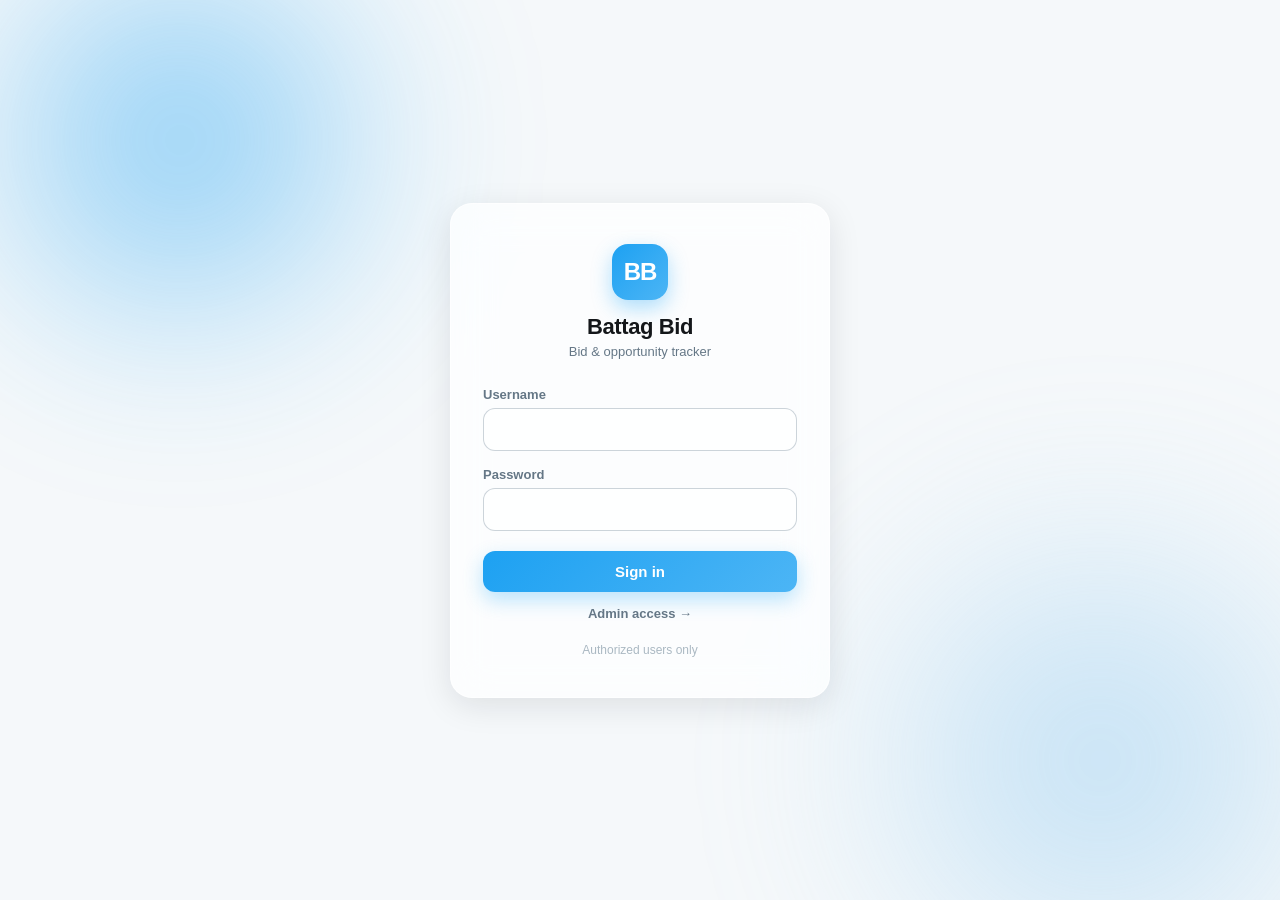
==== admin.html @ 7aeb31da "Initial commit: BidTagglia web app Co-Authored-By: Claude Opus 4.8 (1M context) <noreply@anthropic.c" ====
<!DOCTYPE html>
<html lang="en">
  <head>
    <meta charset="UTF-8" />
    <meta name="viewport" content="width=device-width, initial-scale=1.0" />
    <title>Battag Bid — Admin</title>
    <link rel="stylesheet" href="styles.css" />
  </head>
  <body>
    <div class="backdrop"></div>

    <div class="app-shell">
      <!-- Sidebar -->
      <aside class="sidebar">
        <div class="logo">
          <span class="dot">BB</span>
          <span>Battag Bid</span>
        </div>

        <div class="nav-label">Admin</div>
        <button class="nav-item active"><span class="ic">≣</span> Dropdown lists</button>
        <a href="dashboard.html" class="nav-item" style="text-decoration: none">
          <span class="ic">←</span> Back to app
        </a>

        <div class="spacer"></div>

        <div class="user-card">
          <span class="avatar">A</span>
          <div class="meta">
            <div class="name">Administrator</div>
            <div class="role">Admin access</div>
          </div>
        </div>
      </aside>

      <!-- Main -->
      <main class="app-main">
        <div class="topbar">
          <div class="welcome">
            <div class="page-title">Dropdown lists</div>
            <div class="page-sub">
              Manage the option lists used by the New Opportunity form.
            </div>
          </div>
          <button id="logout" class="btn-ghost">Sign out</button>
        </div>

        <!-- Add a new list -->
        <section class="panel">
          <h2>Add a dropdown</h2>
          <form id="new-list-form" class="new-list" autocomplete="off">
            <div class="field">
              <label for="new-list-name">Dropdown name</label>
              <input
                type="text"
                id="new-list-name"
                placeholder="e.g. Client, Owner, Stage"
                required
              />
            </div>
            <button type="submit" class="btn-primary inline">Add dropdown</button>
          </form>
        </section>

        <!-- Existing lists -->
        <div id="lists" class="admin-grid"></div>
        <div id="lists-empty" class="empty" style="display: none">
          No dropdowns yet — add one above.
        </div>
      </main>
    </div>

    <script src="lists.js"></script>
    <script src="admin.js"></script>
  </body>
</html>
---- styles.css ----
:root {
  --blue: #1da1f2;
  --blue-dark: #1689d6;
  --ink: #14171a;
  --slate: #657786;
  --gray: #aab8c2;
  --mist: #e1e8ed;
  --paper: #f5f8fa;

  --green: #17bf63;
  --amber: #f5a623;
  --rose: #e0245e;

  /* Glass tokens */
  --glass-bg: rgba(255, 255, 255, 0.55);
  --glass-bg-strong: rgba(255, 255, 255, 0.72);
  --glass-border: rgba(255, 255, 255, 0.6);
  --glass-shadow: 0 8px 32px rgba(20, 23, 26, 0.1);
  --blur: saturate(180%) blur(20px);
}

* {
  box-sizing: border-box;
  margin: 0;
  padding: 0;
}

body {
  font-family: -apple-system, BlinkMacSystemFont, "Segoe UI", Roboto, Helvetica,
    Arial, sans-serif;
  color: var(--ink);
  -webkit-font-smoothing: antialiased;
}

/* ---------- Ambient gradient backdrop (gives glass something to blur) ---------- */

.backdrop {
  position: fixed;
  inset: 0;
  z-index: -1;
  background: var(--paper);
  overflow: hidden;
}

.backdrop::before,
.backdrop::after {
  content: "";
  position: absolute;
  border-radius: 50%;
  filter: blur(80px);
  opacity: 0.55;
}

.backdrop::before {
  width: 520px;
  height: 520px;
  top: -120px;
  left: -80px;
  background: radial-gradient(circle, var(--blue), transparent 70%);
}

.backdrop::after {
  width: 600px;
  height: 600px;
  bottom: -160px;
  right: -120px;
  background: radial-gradient(circle, #8ec9f0, transparent 70%);
}

/* ==========================================================================
   LOGIN
   ========================================================================== */

.login-page {
  min-height: 100vh;
  display: flex;
  align-items: center;
  justify-content: center;
  padding: 24px;
}

.login-card {
  width: 100%;
  max-width: 380px;
  background: var(--glass-bg-strong);
  -webkit-backdrop-filter: var(--blur);
  backdrop-filter: var(--blur);
  border: 1px solid var(--glass-border);
  border-radius: 22px;
  padding: 40px 32px;
  box-shadow: var(--glass-shadow);
}

.brand {
  text-align: center;
  margin-bottom: 28px;
}

.brand-mark {
  display: inline-flex;
  align-items: center;
  justify-content: center;
  width: 56px;
  height: 56px;
  border-radius: 16px;
  background: linear-gradient(135deg, var(--blue), #4cb5f5);
  color: #fff;
  font-size: 24px;
  font-weight: 800;
  letter-spacing: -1px;
  margin-bottom: 14px;
  box-shadow: 0 8px 20px rgba(29, 161, 242, 0.35);
}

.brand h1 {
  font-size: 22px;
  font-weight: 800;
  letter-spacing: -0.4px;
}

.brand p {
  margin-top: 4px;
  font-size: 13px;
  color: var(--slate);
}

.field {
  margin-bottom: 16px;
}

.field label {
  display: block;
  font-size: 13px;
  font-weight: 600;
  color: var(--slate);
  margin-bottom: 6px;
}

.field input,
.field select {
  width: 100%;
  padding: 12px 14px;
  font-size: 15px;
  color: var(--ink);
  background: rgba(255, 255, 255, 0.7);
  border: 1px solid rgba(170, 184, 194, 0.6);
  border-radius: 12px;
  transition: border-color 0.15s, box-shadow 0.15s, background 0.15s;
}

.field input:focus,
.field select:focus {
  outline: none;
  background: #fff;
  border-color: var(--blue);
  box-shadow: 0 0 0 3px rgba(29, 161, 242, 0.18);
}

.btn-primary {
  width: 100%;
  padding: 12px 14px;
  font-size: 15px;
  font-weight: 700;
  color: #fff;
  background: linear-gradient(135deg, var(--blue), #4cb5f5);
  border: none;
  border-radius: 12px;
  cursor: pointer;
  transition: filter 0.15s, transform 0.05s, box-shadow 0.15s;
  margin-top: 4px;
  box-shadow: 0 8px 20px rgba(29, 161, 242, 0.3);
}

.btn-primary:hover {
  filter: brightness(1.05);
}

.btn-primary:active {
  transform: translateY(1px);
}

.error {
  display: none;
  background: rgba(224, 36, 94, 0.1);
  border: 1px solid rgba(224, 36, 94, 0.3);
  color: var(--rose);
  font-size: 13px;
  padding: 10px 12px;
  border-radius: 12px;
  margin-bottom: 16px;
}

.error.show {
  display: block;
}

.login-foot {
  margin-top: 22px;
  text-align: center;
  font-size: 12px;
  color: var(--gray);
}

/* ==========================================================================
   APP SHELL
   ========================================================================== */

.app-shell {
  display: grid;
  grid-template-columns: 256px 1fr;
  min-height: 100vh;
}

/* ---------- Sidebar ---------- */

.sidebar {
  margin: 16px 0 16px 16px;
  background: var(--glass-bg);
  -webkit-backdrop-filter: var(--blur);
  backdrop-filter: var(--blur);
  border: 1px solid var(--glass-border);
  border-radius: 20px;
  box-shadow: var(--glass-shadow);
  padding: 20px 16px;
  display: flex;
  flex-direction: column;
}

.sidebar .logo {
  display: flex;
  align-items: center;
  gap: 10px;
  font-weight: 800;
  font-size: 17px;
  letter-spacing: -0.4px;
  padding: 4px 8px 20px;
}

.sidebar .logo .dot {
  width: 32px;
  height: 32px;
  border-radius: 10px;
  background: linear-gradient(135deg, var(--blue), #4cb5f5);
  color: #fff;
  display: inline-flex;
  align-items: center;
  justify-content: center;
  font-size: 14px;
  font-weight: 800;
  box-shadow: 0 6px 14px rgba(29, 161, 242, 0.35);
}

.nav-label {
  font-size: 11px;
  font-weight: 700;
  text-transform: uppercase;
  letter-spacing: 0.6px;
  color: var(--gray);
  padding: 16px 10px 6px;
}

.nav-item {
  display: flex;
  align-items: center;
  gap: 10px;
  padding: 10px 12px;
  border-radius: 12px;
  font-size: 14px;
  font-weight: 600;
  color: var(--slate);
  cursor: pointer;
  border: none;
  background: transparent;
  width: 100%;
  text-align: left;
  transition: background 0.15s, color 0.15s;
}

.nav-item .ic {
  font-size: 16px;
  width: 18px;
  text-align: center;
}

.nav-item:hover {
  background: rgba(255, 255, 255, 0.55);
  color: var(--ink);
}

.nav-item.active {
  background: var(--blue);
  color: #fff;
  box-shadow: 0 6px 16px rgba(29, 161, 242, 0.35);
}

.sidebar .spacer {
  flex: 1;
}

.user-card {
  display: flex;
  align-items: center;
  gap: 10px;
  padding: 10px;
  border-radius: 14px;
  background: rgba(255, 255, 255, 0.5);
  border: 1px solid var(--glass-border);
}

.user-card .avatar {
  width: 36px;
  height: 36px;
  border-radius: 50%;
  background: linear-gradient(135deg, var(--slate), var(--gray));
  color: #fff;
  display: inline-flex;
  align-items: center;
  justify-content: center;
  font-size: 14px;
  font-weight: 700;
}

.user-card .meta {
  line-height: 1.2;
  overflow: hidden;
}

.user-card .meta .name {
  font-size: 13px;
  font-weight: 700;
}

.user-card .meta .role {
  font-size: 12px;
  color: var(--slate);
}

/* ---------- Main column ---------- */

.app-main {
  padding: 24px 28px;
  overflow: auto;
}

.topbar {
  display: flex;
  align-items: center;
  justify-content: space-between;
  gap: 16px;
  margin-bottom: 24px;
}

.search {
  position: relative;
  flex: 1;
  max-width: 360px;
}

.search input {
  width: 100%;
  padding: 10px 14px 10px 38px;
  font-size: 14px;
  border-radius: 12px;
  border: 1px solid var(--glass-border);
  background: var(--glass-bg);
  -webkit-backdrop-filter: var(--blur);
  backdrop-filter: var(--blur);
  color: var(--ink);
  transition: border-color 0.15s, box-shadow 0.15s;
}

.search input:focus {
  outline: none;
  border-color: var(--blue);
  box-shadow: 0 0 0 3px rgba(29, 161, 242, 0.18);
}

.search .ic {
  position: absolute;
  left: 14px;
  top: 50%;
  transform: translateY(-50%);
  color: var(--slate);
  font-size: 14px;
}

.btn-ghost {
  font-size: 14px;
  font-weight: 600;
  color: var(--slate);
  background: var(--glass-bg);
  -webkit-backdrop-filter: var(--blur);
  backdrop-filter: var(--blur);
  border: 1px solid var(--glass-border);
  border-radius: 12px;
  padding: 9px 16px;
  cursor: pointer;
  transition: border-color 0.15s, color 0.15s;
}

.btn-ghost:hover {
  color: var(--blue);
  border-color: var(--blue);
}

.welcome {
  margin-bottom: 22px;
}

.page-title {
  font-size: 26px;
  font-weight: 800;
  letter-spacing: -0.6px;
}

.page-sub {
  font-size: 14px;
  color: var(--slate);
  margin-top: 2px;
}

/* ---------- Stat cards ---------- */

.stats {
  display: grid;
  grid-template-columns: repeat(4, 1fr);
  gap: 16px;
  margin-bottom: 24px;
}

.stat {
  background: var(--glass-bg-strong);
  -webkit-backdrop-filter: var(--blur);
  backdrop-filter: var(--blur);
  border: 1px solid var(--glass-border);
  border-radius: 16px;
  padding: 18px 20px;
  box-shadow: var(--glass-shadow);
}

.stat .label {
  font-size: 13px;
  color: var(--slate);
  font-weight: 600;
  margin-bottom: 8px;
}

.stat .value {
  font-size: 24px;
  font-weight: 800;
  letter-spacing: -0.5px;
  font-variant-numeric: tabular-nums;
}

.stat .value.accent {
  color: var(--blue);
}
.stat .value.good {
  color: var(--green);
}

/* ---------- Glass panel ---------- */

.panel {
  background: var(--glass-bg-strong);
  -webkit-backdrop-filter: var(--blur);
  backdrop-filter: var(--blur);
  border: 1px solid var(--glass-border);
  border-radius: 18px;
  padding: 24px;
  margin-bottom: 24px;
  box-shadow: var(--glass-shadow);
}

.panel h2 {
  font-size: 16px;
  font-weight: 700;
  margin-bottom: 18px;
}

/* ---------- New-bid form ---------- */

.bid-form {
  display: flex;
  flex-wrap: wrap;
  gap: 16px;
  align-items: flex-end;
}

.bid-form .field {
  margin-bottom: 0;
  flex: 1 1 200px;
}

.bid-form .field-value {
  flex: 0 1 180px;
}

.bid-form .field-status {
  flex: 0 1 160px;
}

.input-prefix {
  position: relative;
}

.input-prefix span {
  position: absolute;
  left: 14px;
  top: 50%;
  transform: translateY(-50%);
  color: var(--slate);
  font-size: 15px;
  pointer-events: none;
}

.input-prefix input {
  padding-left: 28px;
}

.bid-form .btn-primary {
  width: auto;
  margin-top: 0;
  flex: 0 0 auto;
  padding: 12px 24px;
}

/* ---------- Bids table ---------- */

.table-head {
  display: flex;
  align-items: center;
  justify-content: space-between;
  margin-bottom: 18px;
}

.table-head h2 {
  margin-bottom: 0;
}

.count-pill {
  font-size: 12px;
  font-weight: 700;
  color: var(--blue);
  background: rgba(29, 161, 242, 0.12);
  padding: 4px 10px;
  border-radius: 999px;
}

table.bids {
  width: 100%;
  border-collapse: collapse;
}

table.bids th {
  text-align: left;
  font-size: 12px;
  font-weight: 700;
  text-transform: uppercase;
  letter-spacing: 0.5px;
  color: var(--slate);
  padding: 0 12px 12px;
  border-bottom: 1px solid var(--mist);
}

table.bids td {
  padding: 14px 12px;
  font-size: 15px;
  border-bottom: 1px solid rgba(225, 232, 237, 0.7);
}

table.bids tr:last-child td {
  border-bottom: none;
}

table.bids tbody tr {
  transition: background 0.12s;
}

table.bids tbody tr:hover {
  background: rgba(255, 255, 255, 0.5);
}

table.bids .col-value {
  text-align: right;
  font-variant-numeric: tabular-nums;
  font-weight: 600;
}

table.bids .col-actions {
  text-align: right;
  width: 1%;
  white-space: nowrap;
}

/* Status pills */
.status {
  display: inline-flex;
  align-items: center;
  gap: 6px;
  font-size: 12px;
  font-weight: 700;
  padding: 4px 12px;
  border-radius: 999px;
}

.status::before {
  content: "";
  width: 7px;
  height: 7px;
  border-radius: 50%;
  background: currentColor;
}

.status.open {
  color: var(--blue);
  background: rgba(29, 161, 242, 0.12);
}
.status.won {
  color: var(--green);
  background: rgba(23, 191, 99, 0.12);
}
.status.lost {
  color: var(--rose);
  background: rgba(224, 36, 94, 0.12);
}

.btn-delete {
  font-size: 13px;
  font-weight: 600;
  color: var(--slate);
  background: transparent;
  border: 1px solid var(--mist);
  border-radius: 8px;
  padding: 6px 12px;
  cursor: pointer;
  transition: color 0.15s, border-color 0.15s;
}

.btn-delete:hover {
  color: var(--rose);
  border-color: var(--rose);
}

.empty {
  text-align: center;
  color: var(--slate);
  font-size: 14px;
  padding: 32px 0;
}

/* ---------- Responsive ---------- */

@media (max-width: 900px) {
  .stats {
    grid-template-columns: repeat(2, 1fr);
  }
}

@media (max-width: 720px) {
  .app-shell {
    grid-template-columns: 1fr;
  }
  .sidebar {
    flex-direction: row;
    align-items: center;
    margin: 12px;
    overflow-x: auto;
  }
  .sidebar .nav-label,
  .sidebar .spacer,
  .sidebar .user-card {
    display: none;
  }
  .sidebar .logo {
    padding: 4px 8px;
  }
}

/* ==========================================================================
   LOGIN — secret admin trigger
   ========================================================================== */

.b-toggle {
  cursor: pointer;
  border-radius: 4px;
  transition: color 0.15s, text-shadow 0.15s;
  -webkit-user-select: none;
  user-select: none;
}

.b-toggle:hover {
  color: var(--slate);
}

.b-toggle.lit {
  color: var(--blue);
  text-shadow: 0 2px 10px rgba(29, 161, 242, 0.4);
}

.admin-badge {
  display: inline-block;
  font-size: 11px;
  font-weight: 800;
  letter-spacing: 0.8px;
  text-transform: uppercase;
  color: var(--blue);
  background: rgba(29, 161, 242, 0.12);
  border: 1px solid rgba(29, 161, 242, 0.3);
  padding: 3px 10px;
  border-radius: 999px;
  margin-bottom: 14px;
}

.admin-toggle {
  display: block;
  width: 100%;
  margin-top: 14px;
  background: transparent;
  border: none;
  color: var(--slate);
  font-size: 13px;
  font-weight: 600;
  cursor: pointer;
  transition: color 0.15s;
}

.admin-toggle:hover {
  color: var(--blue);
}

.btn-primary.inline {
  width: auto;
  margin-top: 0;
  padding: 10px 18px;
}

/* ==========================================================================
   NEW-OPPORTUNITY MODAL
   ========================================================================== */

.modal-overlay {
  position: fixed;
  inset: 0;
  z-index: 50;
  display: flex;
  align-items: center;
  justify-content: center;
  padding: 24px;
  background: rgba(20, 23, 26, 0.35);
  -webkit-backdrop-filter: blur(6px);
  backdrop-filter: blur(6px);
}

.modal-overlay[hidden] {
  display: none;
}

.modal {
  width: 100%;
  max-width: 520px;
  max-height: 90vh;
  overflow: auto;
  background: var(--glass-bg-strong);
  -webkit-backdrop-filter: var(--blur);
  backdrop-filter: var(--blur);
  border: 1px solid var(--glass-border);
  border-radius: 20px;
  box-shadow: 0 24px 60px rgba(20, 23, 26, 0.25);
  padding: 26px;
}

.modal-head {
  display: flex;
  align-items: center;
  justify-content: space-between;
  margin-bottom: 20px;
}

.modal-head h2 {
  font-size: 19px;
  font-weight: 800;
  letter-spacing: -0.4px;
}

.modal-close {
  background: transparent;
  border: none;
  font-size: 18px;
  color: var(--slate);
  cursor: pointer;
  line-height: 1;
  padding: 4px;
  border-radius: 8px;
  transition: color 0.15s, background 0.15s;
}

.modal-close:hover {
  color: var(--ink);
  background: rgba(255, 255, 255, 0.6);
}

.opp-form {
  display: grid;
  grid-template-columns: 1fr 1fr;
  gap: 16px;
}

.opp-form .field {
  margin-bottom: 0;
}

.opp-form .field.full {
  grid-column: 1 / -1;
}

.modal-actions {
  grid-column: 1 / -1;
  display: flex;
  justify-content: flex-end;
  gap: 12px;
  margin-top: 8px;
}

.modal-actions .btn-primary {
  width: auto;
  margin-top: 0;
  padding: 11px 22px;
}

/* ==========================================================================
   ADMIN PAGE — dropdown list manager
   ========================================================================== */

.admin-grid {
  display: grid;
  grid-template-columns: repeat(auto-fill, minmax(280px, 1fr));
  gap: 20px;
}

.list-card {
  background: var(--glass-bg-strong);
  -webkit-backdrop-filter: var(--blur);
  backdrop-filter: var(--blur);
  border: 1px solid var(--glass-border);
  border-radius: 16px;
  padding: 20px;
  box-shadow: var(--glass-shadow);
}

.list-card .list-head {
  display: flex;
  align-items: center;
  justify-content: space-between;
  margin-bottom: 14px;
}

.list-card .list-head h3 {
  font-size: 16px;
  font-weight: 800;
  letter-spacing: -0.3px;
}

.option-row {
  display: flex;
  align-items: center;
  justify-content: space-between;
  gap: 8px;
  padding: 8px 12px;
  background: rgba(255, 255, 255, 0.5);
  border: 1px solid var(--mist);
  border-radius: 10px;
  margin-bottom: 8px;
  font-size: 14px;
}

.option-row .x {
  background: transparent;
  border: none;
  color: var(--gray);
  cursor: pointer;
  font-size: 15px;
  padding: 2px 6px;
  border-radius: 6px;
  transition: color 0.15s, background 0.15s;
}

.option-row .x:hover {
  color: var(--rose);
  background: rgba(224, 36, 94, 0.1);
}

.add-option {
  display: flex;
  gap: 8px;
  margin-top: 12px;
}

.add-option input {
  flex: 1;
  padding: 9px 12px;
  font-size: 14px;
  border: 1px solid rgba(170, 184, 194, 0.6);
  border-radius: 10px;
  background: rgba(255, 255, 255, 0.7);
}

.add-option input:focus {
  outline: none;
  border-color: var(--blue);
  box-shadow: 0 0 0 3px rgba(29, 161, 242, 0.18);
}

.btn-sm {
  font-size: 13px;
  font-weight: 700;
  padding: 9px 14px;
  border-radius: 10px;
  border: none;
  cursor: pointer;
  background: var(--blue);
  color: #fff;
  transition: filter 0.15s;
}

.btn-sm:hover {
  filter: brightness(1.05);
}

.btn-sm.ghost {
  background: transparent;
  color: var(--slate);
  border: 1px solid var(--mist);
}

.btn-sm.ghost:hover {
  color: var(--rose);
  border-color: var(--rose);
  filter: none;
}

.new-list {
  display: flex;
  gap: 10px;
  flex-wrap: wrap;
  align-items: flex-end;
}

.new-list .field {
  margin-bottom: 0;
  flex: 1 1 220px;
}

.empty-opt {
  font-size: 13px;
  color: var(--gray);
  padding: 6px 2px;
}
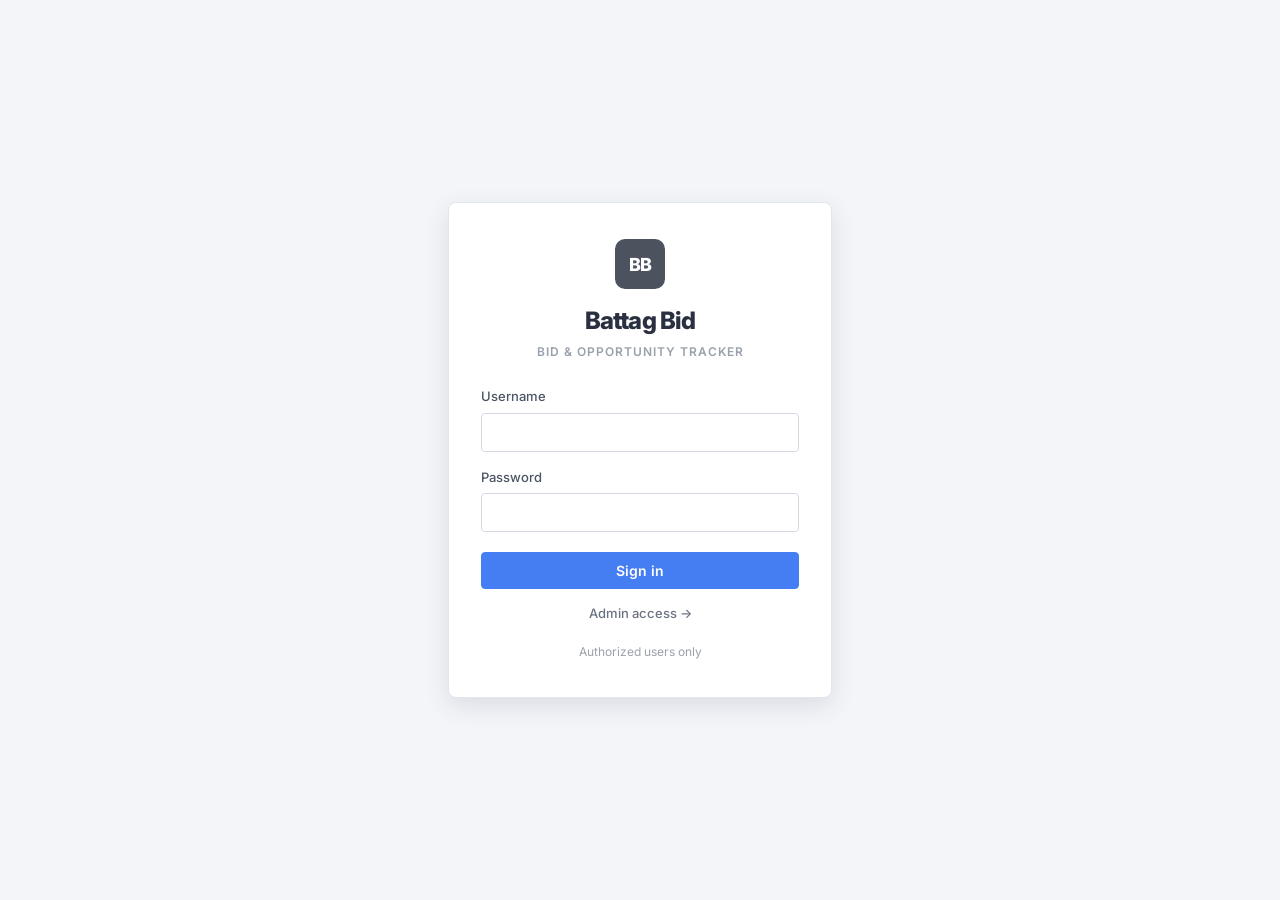
==== commit 2809ef7d: "Finviz-style UI overhaul + 6-section bid form + SharePoint dropdown integration - Rebuild UI to a fi" ====
--- a/admin.html
+++ b/admin.html
@@ -4,46 +4,46 @@
     <meta charset="UTF-8" />
     <meta name="viewport" content="width=device-width, initial-scale=1.0" />
     <title>Battag Bid — Admin</title>
+    <link rel="preconnect" href="https://fonts.googleapis.com" />
+    <link rel="preconnect" href="https://fonts.gstatic.com" crossorigin />
+    <link
+      href="https://fonts.googleapis.com/css2?family=Inter:wght@400;500;600;700;800&display=swap"
+      rel="stylesheet"
+    />
     <link rel="stylesheet" href="styles.css" />
   </head>
   <body>
-    <div class="backdrop"></div>
+    <!-- White brand header -->
+    <header class="appbar">
+      <div class="appbar-inner">
+        <div class="brand">
+          <span class="brand-mark">BB</span>
+          <span class="brand-word">battag<span class="brand-dot">.</span>bid</span>
+          <span class="brand-tag">Admin Console</span>
+        </div>
+        <div class="appbar-right">
+          <span class="user-chip">
+            <span class="avatar">A</span>
+            <span class="uname">Administrator</span>
+          </span>
+          <button id="logout" class="btn-ghost sm">Sign out</button>
+        </div>
+      </div>
+    </header>
 
-    <div class="app-shell">
-      <!-- Sidebar -->
-      <aside class="sidebar">
-        <div class="logo">
-          <span class="dot">BB</span>
-          <span>Battag Bid</span>
-        </div>
+    <!-- Dark slate nav bar -->
+    <nav class="mainnav">
+      <div class="mainnav-inner">
+        <button class="nav-tab active">Dropdown lists</button>
+        <a class="nav-tab" href="dashboard.html">← Back to app</a>
+      </div>
+    </nav>
 
-        <div class="nav-label">Admin</div>
-        <button class="nav-item active"><span class="ic">≣</span> Dropdown lists</button>
-        <a href="dashboard.html" class="nav-item" style="text-decoration: none">
-          <span class="ic">←</span> Back to app
-        </a>
-
-        <div class="spacer"></div>
-
-        <div class="user-card">
-          <span class="avatar">A</span>
-          <div class="meta">
-            <div class="name">Administrator</div>
-            <div class="role">Admin access</div>
-          </div>
-        </div>
-      </aside>
-
-      <!-- Main -->
-      <main class="app-main">
-        <div class="topbar">
-          <div class="welcome">
-            <div class="page-title">Dropdown lists</div>
-            <div class="page-sub">
-              Manage the option lists used by the New Opportunity form.
-            </div>
-          </div>
-          <button id="logout" class="btn-ghost">Sign out</button>
+    <main class="page">
+      <div class="page-inner">
+        <div class="welcome">
+          <div class="page-title">Dropdown lists</div>
+          <div class="page-sub">Manage the option lists used by the New Opportunity form.</div>
         </div>
 
         <!-- Add a new list -->
@@ -68,8 +68,8 @@
         <div id="lists-empty" class="empty" style="display: none">
           No dropdowns yet — add one above.
         </div>
-      </main>
-    </div>
+      </div>
+    </main>
 
     <script src="lists.js"></script>
     <script src="admin.js"></script>
--- a/styles.css
+++ b/styles.css
@@ -1,22 +1,54 @@
+/* ==========================================================================
+   Battag Bid — Finviz-style theme
+   Colors sampled directly from the reference UI.
+   White brand header → dark slate nav → light-blue controls → dense zebra table.
+   ========================================================================== */
+
 :root {
-  --blue: #1da1f2;
-  --blue-dark: #1689d6;
-  --ink: #14171a;
-  --slate: #657786;
-  --gray: #aab8c2;
-  --mist: #e1e8ed;
-  --paper: #f5f8fa;
-
-  --green: #17bf63;
-  --amber: #f5a623;
-  --rose: #e0245e;
-
-  /* Glass tokens */
-  --glass-bg: rgba(255, 255, 255, 0.55);
-  --glass-bg-strong: rgba(255, 255, 255, 0.72);
-  --glass-border: rgba(255, 255, 255, 0.6);
-  --glass-shadow: 0 8px 32px rgba(20, 23, 26, 0.1);
-  --blur: saturate(180%) blur(20px);
+  /* Sampled from reference */
+  --nav: #4d525f;            /* dark slate nav / active tab */
+  --nav-2: #585e6c;          /* nav hover */
+  --nav-text: #d4d7dd;
+  --nav-muted: #9aa0ab;
+  --page-bg: #f4f5f9;        /* page background */
+  --surface: #ffffff;
+  --band: #ebf0fd;           /* light-blue control + table-header band */
+  --band-2: #e3ecfb;         /* row hover */
+  --zebra: #f3f6fc;          /* alt row */
+
+  --blue: #457df2;           /* primary blue button */
+  --blue-dark: #2f6ad6;      /* hover / link text */
+  --blue-soft: #e9f0fe;
+  --yellow: #e6ca61;
+  --purple: #6d28d9;
+  --col-accent: #efeaf6;     /* highlighted (sorted) column tint */
+  --col-accent-bd: #ded6e3;
+
+  /* Lines */
+  --border: #e2e6ee;
+  --border-2: #d3d9e3;
+  --grid: #e6e8ee;           /* table column separators */
+
+  /* Text */
+  --ink: #2a3040;
+  --text: #4b5563;
+  --muted: #6b7280;
+  --head-text: #555a67;
+  --faint: #9aa1ab;
+
+  /* Status */
+  --green: #16a34a;
+  --green-soft: #e7f5ec;
+  --red: #dc2626;
+  --red-soft: #fdecec;
+
+  --ring: 0 0 0 3px rgba(69, 125, 242, 0.2);
+  --shadow-sm: 0 1px 2px rgba(42, 48, 64, 0.06);
+  --shadow-md: 0 8px 24px rgba(42, 48, 64, 0.12);
+  --shadow-lg: 0 18px 48px rgba(42, 48, 64, 0.22);
+
+  --sans: "Inter", -apple-system, BlinkMacSystemFont, "Segoe UI", Roboto,
+    Helvetica, Arial, sans-serif;
 }
 
 * {
@@ -25,46 +57,576 @@
   padding: 0;
 }
 
+html {
+  -webkit-text-size-adjust: 100%;
+}
+
 body {
-  font-family: -apple-system, BlinkMacSystemFont, "Segoe UI", Roboto, Helvetica,
-    Arial, sans-serif;
-  color: var(--ink);
+  font-family: var(--sans);
+  background: var(--page-bg);
+  color: var(--text);
+  font-size: 14px;
+  line-height: 1.5;
   -webkit-font-smoothing: antialiased;
-}
-
-/* ---------- Ambient gradient backdrop (gives glass something to blur) ---------- */
-
-.backdrop {
-  position: fixed;
-  inset: 0;
-  z-index: -1;
-  background: var(--paper);
+  text-rendering: optimizeLegibility;
+}
+
+::selection {
+  background: rgba(69, 125, 242, 0.2);
+  color: var(--ink);
+}
+
+/* ---------- Shared form controls ---------- */
+
+input[type="text"],
+input[type="password"],
+input[type="number"],
+input[type="date"],
+select,
+textarea {
+  font-family: var(--sans);
+  font-size: 14px;
+  color: var(--ink);
+  background: var(--surface);
+  border: 1px solid var(--border-2);
+  border-radius: 4px;
+  transition: border-color 0.12s ease, box-shadow 0.12s ease;
+}
+
+input::placeholder,
+textarea::placeholder {
+  color: var(--faint);
+}
+
+input:focus,
+select:focus,
+textarea:focus {
+  outline: none;
+  border-color: var(--blue);
+  box-shadow: var(--ring);
+}
+
+/* ==========================================================================
+   BUTTONS
+   ========================================================================== */
+
+.btn-primary {
+  width: 100%;
+  padding: 9px 16px;
+  font-family: var(--sans);
+  font-size: 14px;
+  font-weight: 600;
+  color: #fff;
+  background: var(--blue);
+  border: 1px solid var(--blue);
+  border-radius: 4px;
+  cursor: pointer;
+  transition: background 0.12s ease, border-color 0.12s ease;
+  margin-top: 4px;
+}
+
+.btn-primary:hover {
+  background: var(--blue-dark);
+  border-color: var(--blue-dark);
+}
+
+.btn-primary:focus-visible {
+  outline: none;
+  box-shadow: var(--ring);
+}
+
+.btn-primary.inline {
+  width: auto;
+  margin-top: 0;
+}
+
+.btn-ghost {
+  font-family: var(--sans);
+  font-size: 14px;
+  font-weight: 500;
+  color: var(--text);
+  background: var(--surface);
+  border: 1px solid var(--border-2);
+  border-radius: 4px;
+  padding: 8px 14px;
+  cursor: pointer;
+  transition: border-color 0.12s ease, color 0.12s ease, background 0.12s ease;
+}
+
+.btn-ghost:hover {
+  border-color: var(--blue);
+  color: var(--blue-dark);
+}
+
+.btn-ghost.sm {
+  padding: 6px 12px;
+  font-size: 13px;
+}
+
+.btn-sm {
+  font-family: var(--sans);
+  font-size: 13px;
+  font-weight: 600;
+  padding: 8px 14px;
+  border-radius: 4px;
+  border: 1px solid var(--blue);
+  cursor: pointer;
+  background: var(--blue);
+  color: #fff;
+  transition: background 0.12s ease, border-color 0.12s ease;
+}
+
+.btn-sm:hover {
+  background: var(--blue-dark);
+  border-color: var(--blue-dark);
+}
+
+.btn-sm.ghost {
+  background: var(--surface);
+  color: var(--muted);
+  border: 1px solid var(--border-2);
+}
+
+.btn-sm.ghost:hover {
+  color: var(--red);
+  border-color: var(--red);
+  background: var(--surface);
+}
+
+.btn-delete {
+  font-family: var(--sans);
+  font-size: 13px;
+  font-weight: 500;
+  color: var(--muted);
+  background: var(--surface);
+  border: 1px solid var(--border-2);
+  border-radius: 4px;
+  padding: 4px 10px;
+  cursor: pointer;
+  transition: color 0.12s ease, border-color 0.12s ease, background 0.12s ease;
+}
+
+.btn-delete:hover {
+  color: var(--red);
+  border-color: var(--red);
+  background: var(--red-soft);
+}
+
+/* ==========================================================================
+   APP CHROME — brand header + dark nav
+   ========================================================================== */
+
+.appbar {
+  background: var(--surface);
+  border-bottom: 1px solid var(--border);
+}
+
+.appbar-inner {
+  max-width: 1600px;
+  margin: 0 auto;
+  display: flex;
+  align-items: center;
+  justify-content: space-between;
+  gap: 16px;
+  padding: 14px 24px;
+}
+
+.brand {
+  display: flex;
+  align-items: baseline;
+  gap: 10px;
+}
+
+.brand-mark {
+  align-self: center;
+  width: 30px;
+  height: 30px;
+  border-radius: 6px;
+  background: var(--nav);
+  color: #fff;
+  display: inline-flex;
+  align-items: center;
+  justify-content: center;
+  font-size: 12px;
+  font-weight: 800;
+  letter-spacing: -0.5px;
+}
+
+.brand-word {
+  font-size: 22px;
+  font-weight: 800;
+  letter-spacing: -0.8px;
+  color: var(--ink);
+}
+
+.brand-dot {
+  color: var(--blue);
+}
+
+.brand-tag {
+  font-size: 11px;
+  font-weight: 600;
+  letter-spacing: 1.5px;
+  text-transform: uppercase;
+  color: var(--faint);
+}
+
+.appbar-right {
+  display: flex;
+  align-items: center;
+  gap: 12px;
+}
+
+.user-chip {
+  display: flex;
+  align-items: center;
+  gap: 8px;
+}
+
+.user-chip .avatar {
+  width: 28px;
+  height: 28px;
+  border-radius: 50%;
+  background: var(--nav);
+  color: #fff;
+  display: inline-flex;
+  align-items: center;
+  justify-content: center;
+  font-size: 12px;
+  font-weight: 700;
+}
+
+.user-chip .uname {
+  font-size: 13px;
+  font-weight: 600;
+  color: var(--text);
+}
+
+/* Dark slate nav bar */
+.mainnav {
+  background: var(--nav);
+}
+
+.mainnav-inner {
+  max-width: 1600px;
+  margin: 0 auto;
+  display: flex;
+  align-items: stretch;
+  gap: 2px;
+  padding: 0 16px;
+}
+
+.nav-tab {
+  font-family: var(--sans);
+  font-size: 13px;
+  font-weight: 600;
+  color: var(--nav-text);
+  background: transparent;
+  border: none;
+  border-bottom: 2px solid transparent;
+  padding: 12px 16px;
+  cursor: pointer;
+  text-decoration: none;
+  transition: background 0.12s ease, color 0.12s ease, border-color 0.12s ease;
+}
+
+.nav-tab:hover {
+  background: var(--nav-2);
+  color: #fff;
+}
+
+.nav-tab.active {
+  color: #fff;
+  border-bottom-color: var(--blue);
+  background: rgba(255, 255, 255, 0.06);
+}
+
+/* ==========================================================================
+   PAGE
+   ========================================================================== */
+
+.page {
+  padding: 0 0 40px;
+}
+
+.page-inner {
+  max-width: 1600px;
+  margin: 0 auto;
+  padding: 0 24px;
+}
+
+/* Light-blue controls band */
+.controls {
+  display: flex;
+  align-items: center;
+  justify-content: space-between;
+  gap: 16px;
+  background: var(--band);
+  border: 1px solid var(--border);
+  border-top: none;
+  padding: 14px 18px;
+  margin: 0 -24px 22px;
+  padding-left: 24px;
+  padding-right: 24px;
+}
+
+.search {
+  position: relative;
+  flex: 1;
+  max-width: 420px;
+}
+
+.search input {
+  width: 100%;
+  padding: 9px 14px 9px 36px;
+  font-size: 14px;
+  background: #fff;
+}
+
+.search .ic {
+  position: absolute;
+  left: 12px;
+  top: 50%;
+  transform: translateY(-50%);
+  color: var(--muted);
+  font-size: 15px;
+}
+
+.controls-right {
+  display: flex;
+  gap: 10px;
+}
+
+.welcome {
+  margin: 22px 0;
+}
+
+.page-title {
+  font-size: 22px;
+  font-weight: 800;
+  letter-spacing: -0.6px;
+  color: var(--ink);
+}
+
+.page-sub {
+  font-size: 14px;
+  color: var(--muted);
+  margin-top: 3px;
+}
+
+/* ---------- Stat strip ---------- */
+
+.stats {
+  display: grid;
+  grid-template-columns: repeat(4, 1fr);
+  gap: 12px;
+  margin-bottom: 22px;
+}
+
+.stat {
+  background: var(--surface);
+  border: 1px solid var(--border);
+  border-radius: 6px;
+  padding: 14px 16px;
+}
+
+.stat .label {
+  font-size: 11px;
+  text-transform: uppercase;
+  letter-spacing: 0.4px;
+  color: var(--muted);
+  font-weight: 600;
+  margin-bottom: 7px;
+}
+
+.stat .value {
+  font-size: 22px;
+  font-weight: 800;
+  letter-spacing: -0.6px;
+  color: var(--ink);
+  font-variant-numeric: tabular-nums;
+}
+
+.stat .value.accent {
+  color: var(--blue-dark);
+}
+
+.stat .value.good {
+  color: var(--green);
+}
+
+/* ---------- Panel + table ---------- */
+
+.panel {
+  background: var(--surface);
+  border: 1px solid var(--border);
+  border-radius: 6px;
+  padding: 0;
+  margin-bottom: 22px;
   overflow: hidden;
 }
 
-.backdrop::before,
-.backdrop::after {
+.panel h2 {
+  font-size: 14px;
+  font-weight: 700;
+  color: var(--ink);
+}
+
+.table-head {
+  display: flex;
+  align-items: center;
+  gap: 10px;
+  padding: 14px 16px;
+  border-bottom: 1px solid var(--border);
+}
+
+.count-pill {
+  font-size: 12px;
+  font-weight: 600;
+  color: var(--purple);
+  background: var(--col-accent);
+  border: 1px solid var(--col-accent-bd);
+  padding: 1px 9px;
+  border-radius: 999px;
+}
+
+.table-wrap {
+  width: 100%;
+  overflow-x: auto;
+}
+
+table.bids {
+  width: 100%;
+  border-collapse: collapse;
+}
+
+table.bids thead tr {
+  background: var(--band);
+}
+
+table.bids th {
+  text-align: left;
+  font-size: 11px;
+  font-weight: 700;
+  text-transform: uppercase;
+  letter-spacing: 0.3px;
+  color: var(--head-text);
+  padding: 9px 14px;
+  border-bottom: 1px solid var(--border-2);
+  border-right: 1px solid var(--grid);
+  white-space: nowrap;
+}
+
+table.bids th:last-child {
+  border-right: none;
+}
+
+table.bids td {
+  padding: 8px 14px;
+  font-size: 13px;
+  color: var(--text);
+  border-bottom: 1px solid var(--border);
+  border-right: 1px solid var(--grid);
+  font-variant-numeric: tabular-nums;
+  white-space: nowrap;
+}
+
+table.bids td:last-child {
+  border-right: none;
+}
+
+table.bids tbody tr:nth-child(even) {
+  background: var(--zebra);
+}
+
+table.bids tbody tr:hover {
+  background: var(--band-2);
+}
+
+/* first column = blue "ticker" links */
+table.bids td:first-child {
+  color: var(--blue-dark);
+  font-weight: 600;
+}
+
+/* highlighted (value) column — Finviz's purple-tinted sorted column */
+table.bids th:nth-child(4),
+table.bids td:nth-child(4) {
+  background: var(--col-accent);
+  border-left: 1px solid var(--col-accent-bd);
+  border-right: 1px solid var(--col-accent-bd);
+}
+
+table.bids .col-value {
+  text-align: right;
+  font-weight: 700;
+  color: var(--ink);
+}
+
+table.bids .col-actions {
+  text-align: right;
+  width: 1%;
+  white-space: nowrap;
+}
+
+/* Status pills */
+.status {
+  display: inline-flex;
+  align-items: center;
+  gap: 6px;
+  font-size: 12px;
+  font-weight: 600;
+  padding: 2px 9px;
+  border-radius: 999px;
+}
+
+.status::before {
   content: "";
-  position: absolute;
+  width: 6px;
+  height: 6px;
   border-radius: 50%;
-  filter: blur(80px);
-  opacity: 0.55;
-}
-
-.backdrop::before {
-  width: 520px;
-  height: 520px;
-  top: -120px;
-  left: -80px;
-  background: radial-gradient(circle, var(--blue), transparent 70%);
-}
-
-.backdrop::after {
-  width: 600px;
-  height: 600px;
-  bottom: -160px;
-  right: -120px;
-  background: radial-gradient(circle, #8ec9f0, transparent 70%);
+  background: currentColor;
+}
+
+.status.open {
+  color: var(--blue-dark);
+  background: var(--blue-soft);
+}
+.status.won {
+  color: var(--green);
+  background: var(--green-soft);
+}
+.status.lost {
+  color: var(--red);
+  background: var(--red-soft);
+}
+
+.empty {
+  text-align: center;
+  color: var(--muted);
+  font-size: 14px;
+  padding: 34px 0;
+}
+
+/* ---------- Responsive ---------- */
+
+@media (max-width: 900px) {
+  .stats {
+    grid-template-columns: repeat(2, 1fr);
+  }
+}
+
+@media (max-width: 640px) {
+  .brand-tag {
+    display: none;
+  }
+  .controls {
+    flex-direction: column;
+    align-items: stretch;
+  }
+  .search {
+    max-width: none;
+  }
 }
 
 /* ==========================================================================
@@ -81,47 +643,49 @@
 
 .login-card {
   width: 100%;
-  max-width: 380px;
-  background: var(--glass-bg-strong);
-  -webkit-backdrop-filter: var(--blur);
-  backdrop-filter: var(--blur);
-  border: 1px solid var(--glass-border);
-  border-radius: 22px;
-  padding: 40px 32px;
-  box-shadow: var(--glass-shadow);
+  max-width: 384px;
+  background: var(--surface);
+  border: 1px solid var(--border);
+  border-radius: 8px;
+  padding: 36px 32px;
+  box-shadow: var(--shadow-md);
 }
 
 .brand {
+  /* login uses .brand too — center it there */
+}
+
+.login-card .brand {
+  display: block;
   text-align: center;
-  margin-bottom: 28px;
+  margin-bottom: 26px;
 }
 
 .brand-mark {
-  display: inline-flex;
-  align-items: center;
-  justify-content: center;
-  width: 56px;
-  height: 56px;
-  border-radius: 16px;
-  background: linear-gradient(135deg, var(--blue), #4cb5f5);
-  color: #fff;
+  margin-bottom: 14px;
+}
+
+.login-card .brand-mark {
+  width: 50px;
+  height: 50px;
+  border-radius: 10px;
+  font-size: 18px;
+}
+
+.brand h1 {
   font-size: 24px;
   font-weight: 800;
-  letter-spacing: -1px;
-  margin-bottom: 14px;
-  box-shadow: 0 8px 20px rgba(29, 161, 242, 0.35);
-}
-
-.brand h1 {
-  font-size: 22px;
-  font-weight: 800;
-  letter-spacing: -0.4px;
+  letter-spacing: -0.8px;
+  color: var(--ink);
 }
 
 .brand p {
   margin-top: 4px;
-  font-size: 13px;
-  color: var(--slate);
+  font-size: 12px;
+  font-weight: 600;
+  letter-spacing: 1px;
+  text-transform: uppercase;
+  color: var(--faint);
 }
 
 .field {
@@ -131,62 +695,25 @@
 .field label {
   display: block;
   font-size: 13px;
-  font-weight: 600;
-  color: var(--slate);
+  font-weight: 500;
+  color: var(--text);
   margin-bottom: 6px;
 }
 
 .field input,
 .field select {
   width: 100%;
-  padding: 12px 14px;
-  font-size: 15px;
-  color: var(--ink);
-  background: rgba(255, 255, 255, 0.7);
-  border: 1px solid rgba(170, 184, 194, 0.6);
-  border-radius: 12px;
-  transition: border-color 0.15s, box-shadow 0.15s, background 0.15s;
-}
-
-.field input:focus,
-.field select:focus {
-  outline: none;
-  background: #fff;
-  border-color: var(--blue);
-  box-shadow: 0 0 0 3px rgba(29, 161, 242, 0.18);
-}
-
-.btn-primary {
-  width: 100%;
-  padding: 12px 14px;
-  font-size: 15px;
-  font-weight: 700;
-  color: #fff;
-  background: linear-gradient(135deg, var(--blue), #4cb5f5);
-  border: none;
-  border-radius: 12px;
-  cursor: pointer;
-  transition: filter 0.15s, transform 0.05s, box-shadow 0.15s;
-  margin-top: 4px;
-  box-shadow: 0 8px 20px rgba(29, 161, 242, 0.3);
-}
-
-.btn-primary:hover {
-  filter: brightness(1.05);
-}
-
-.btn-primary:active {
-  transform: translateY(1px);
+  padding: 10px 12px;
 }
 
 .error {
   display: none;
-  background: rgba(224, 36, 94, 0.1);
-  border: 1px solid rgba(224, 36, 94, 0.3);
-  color: var(--rose);
+  background: var(--red-soft);
+  border: 1px solid #f6cccc;
+  color: var(--red);
   font-size: 13px;
   padding: 10px 12px;
-  border-radius: 12px;
+  border-radius: 4px;
   margin-bottom: 16px;
 }
 
@@ -198,545 +725,58 @@
   margin-top: 22px;
   text-align: center;
   font-size: 12px;
-  color: var(--gray);
-}
-
-/* ==========================================================================
-   APP SHELL
-   ========================================================================== */
-
-.app-shell {
-  display: grid;
-  grid-template-columns: 256px 1fr;
-  min-height: 100vh;
-}
-
-/* ---------- Sidebar ---------- */
-
-.sidebar {
-  margin: 16px 0 16px 16px;
-  background: var(--glass-bg);
-  -webkit-backdrop-filter: var(--blur);
-  backdrop-filter: var(--blur);
-  border: 1px solid var(--glass-border);
-  border-radius: 20px;
-  box-shadow: var(--glass-shadow);
-  padding: 20px 16px;
-  display: flex;
-  flex-direction: column;
-}
-
-.sidebar .logo {
-  display: flex;
-  align-items: center;
-  gap: 10px;
-  font-weight: 800;
-  font-size: 17px;
-  letter-spacing: -0.4px;
-  padding: 4px 8px 20px;
-}
-
-.sidebar .logo .dot {
-  width: 32px;
-  height: 32px;
-  border-radius: 10px;
-  background: linear-gradient(135deg, var(--blue), #4cb5f5);
-  color: #fff;
-  display: inline-flex;
-  align-items: center;
-  justify-content: center;
-  font-size: 14px;
-  font-weight: 800;
-  box-shadow: 0 6px 14px rgba(29, 161, 242, 0.35);
-}
-
-.nav-label {
-  font-size: 11px;
-  font-weight: 700;
-  text-transform: uppercase;
-  letter-spacing: 0.6px;
-  color: var(--gray);
-  padding: 16px 10px 6px;
-}
-
-.nav-item {
-  display: flex;
-  align-items: center;
-  gap: 10px;
-  padding: 10px 12px;
-  border-radius: 12px;
-  font-size: 14px;
-  font-weight: 600;
-  color: var(--slate);
+  color: var(--faint);
+}
+
+.admin-toggle {
+  display: block;
+  width: 100%;
+  margin-top: 16px;
+  background: transparent;
+  border: none;
+  color: var(--muted);
+  font-family: var(--sans);
+  font-size: 13px;
+  font-weight: 500;
   cursor: pointer;
-  border: none;
-  background: transparent;
-  width: 100%;
-  text-align: left;
-  transition: background 0.15s, color 0.15s;
-}
-
-.nav-item .ic {
-  font-size: 16px;
-  width: 18px;
-  text-align: center;
-}
-
-.nav-item:hover {
-  background: rgba(255, 255, 255, 0.55);
-  color: var(--ink);
-}
-
-.nav-item.active {
-  background: var(--blue);
-  color: #fff;
-  box-shadow: 0 6px 16px rgba(29, 161, 242, 0.35);
-}
-
-.sidebar .spacer {
-  flex: 1;
-}
-
-.user-card {
-  display: flex;
-  align-items: center;
-  gap: 10px;
-  padding: 10px;
-  border-radius: 14px;
-  background: rgba(255, 255, 255, 0.5);
-  border: 1px solid var(--glass-border);
-}
-
-.user-card .avatar {
-  width: 36px;
-  height: 36px;
-  border-radius: 50%;
-  background: linear-gradient(135deg, var(--slate), var(--gray));
-  color: #fff;
-  display: inline-flex;
-  align-items: center;
-  justify-content: center;
-  font-size: 14px;
-  font-weight: 700;
-}
-
-.user-card .meta {
-  line-height: 1.2;
-  overflow: hidden;
-}
-
-.user-card .meta .name {
-  font-size: 13px;
-  font-weight: 700;
-}
-
-.user-card .meta .role {
-  font-size: 12px;
-  color: var(--slate);
-}
-
-/* ---------- Main column ---------- */
-
-.app-main {
-  padding: 24px 28px;
-  overflow: auto;
-}
-
-.topbar {
-  display: flex;
-  align-items: center;
-  justify-content: space-between;
-  gap: 16px;
-  margin-bottom: 24px;
-}
-
-.search {
-  position: relative;
-  flex: 1;
-  max-width: 360px;
-}
-
-.search input {
-  width: 100%;
-  padding: 10px 14px 10px 38px;
-  font-size: 14px;
-  border-radius: 12px;
-  border: 1px solid var(--glass-border);
-  background: var(--glass-bg);
-  -webkit-backdrop-filter: var(--blur);
-  backdrop-filter: var(--blur);
-  color: var(--ink);
-  transition: border-color 0.15s, box-shadow 0.15s;
-}
-
-.search input:focus {
-  outline: none;
-  border-color: var(--blue);
-  box-shadow: 0 0 0 3px rgba(29, 161, 242, 0.18);
-}
-
-.search .ic {
-  position: absolute;
-  left: 14px;
-  top: 50%;
-  transform: translateY(-50%);
-  color: var(--slate);
-  font-size: 14px;
-}
-
-.btn-ghost {
-  font-size: 14px;
-  font-weight: 600;
-  color: var(--slate);
-  background: var(--glass-bg);
-  -webkit-backdrop-filter: var(--blur);
-  backdrop-filter: var(--blur);
-  border: 1px solid var(--glass-border);
-  border-radius: 12px;
-  padding: 9px 16px;
-  cursor: pointer;
-  transition: border-color 0.15s, color 0.15s;
-}
-
-.btn-ghost:hover {
-  color: var(--blue);
-  border-color: var(--blue);
-}
-
-.welcome {
-  margin-bottom: 22px;
-}
-
-.page-title {
-  font-size: 26px;
-  font-weight: 800;
-  letter-spacing: -0.6px;
-}
-
-.page-sub {
-  font-size: 14px;
-  color: var(--slate);
-  margin-top: 2px;
-}
-
-/* ---------- Stat cards ---------- */
-
-.stats {
-  display: grid;
-  grid-template-columns: repeat(4, 1fr);
-  gap: 16px;
-  margin-bottom: 24px;
-}
-
-.stat {
-  background: var(--glass-bg-strong);
-  -webkit-backdrop-filter: var(--blur);
-  backdrop-filter: var(--blur);
-  border: 1px solid var(--glass-border);
-  border-radius: 16px;
-  padding: 18px 20px;
-  box-shadow: var(--glass-shadow);
-}
-
-.stat .label {
-  font-size: 13px;
-  color: var(--slate);
-  font-weight: 600;
-  margin-bottom: 8px;
-}
-
-.stat .value {
-  font-size: 24px;
-  font-weight: 800;
-  letter-spacing: -0.5px;
-  font-variant-numeric: tabular-nums;
-}
-
-.stat .value.accent {
-  color: var(--blue);
-}
-.stat .value.good {
-  color: var(--green);
-}
-
-/* ---------- Glass panel ---------- */
-
-.panel {
-  background: var(--glass-bg-strong);
-  -webkit-backdrop-filter: var(--blur);
-  backdrop-filter: var(--blur);
-  border: 1px solid var(--glass-border);
-  border-radius: 18px;
-  padding: 24px;
-  margin-bottom: 24px;
-  box-shadow: var(--glass-shadow);
-}
-
-.panel h2 {
-  font-size: 16px;
-  font-weight: 700;
-  margin-bottom: 18px;
-}
-
-/* ---------- New-bid form ---------- */
-
-.bid-form {
-  display: flex;
-  flex-wrap: wrap;
-  gap: 16px;
-  align-items: flex-end;
-}
-
-.bid-form .field {
-  margin-bottom: 0;
-  flex: 1 1 200px;
-}
-
-.bid-form .field-value {
-  flex: 0 1 180px;
-}
-
-.bid-form .field-status {
-  flex: 0 1 160px;
-}
-
-.input-prefix {
-  position: relative;
-}
-
-.input-prefix span {
-  position: absolute;
-  left: 14px;
-  top: 50%;
-  transform: translateY(-50%);
-  color: var(--slate);
-  font-size: 15px;
-  pointer-events: none;
-}
-
-.input-prefix input {
-  padding-left: 28px;
-}
-
-.bid-form .btn-primary {
-  width: auto;
-  margin-top: 0;
-  flex: 0 0 auto;
-  padding: 12px 24px;
-}
-
-/* ---------- Bids table ---------- */
-
-.table-head {
-  display: flex;
-  align-items: center;
-  justify-content: space-between;
-  margin-bottom: 18px;
-}
-
-.table-head h2 {
-  margin-bottom: 0;
-}
-
-.count-pill {
-  font-size: 12px;
-  font-weight: 700;
-  color: var(--blue);
-  background: rgba(29, 161, 242, 0.12);
-  padding: 4px 10px;
-  border-radius: 999px;
-}
-
-table.bids {
-  width: 100%;
-  border-collapse: collapse;
-}
-
-table.bids th {
-  text-align: left;
-  font-size: 12px;
-  font-weight: 700;
-  text-transform: uppercase;
-  letter-spacing: 0.5px;
-  color: var(--slate);
-  padding: 0 12px 12px;
-  border-bottom: 1px solid var(--mist);
-}
-
-table.bids td {
-  padding: 14px 12px;
-  font-size: 15px;
-  border-bottom: 1px solid rgba(225, 232, 237, 0.7);
-}
-
-table.bids tr:last-child td {
-  border-bottom: none;
-}
-
-table.bids tbody tr {
-  transition: background 0.12s;
-}
-
-table.bids tbody tr:hover {
-  background: rgba(255, 255, 255, 0.5);
-}
-
-table.bids .col-value {
-  text-align: right;
-  font-variant-numeric: tabular-nums;
-  font-weight: 600;
-}
-
-table.bids .col-actions {
-  text-align: right;
-  width: 1%;
-  white-space: nowrap;
-}
-
-/* Status pills */
-.status {
-  display: inline-flex;
-  align-items: center;
-  gap: 6px;
-  font-size: 12px;
-  font-weight: 700;
-  padding: 4px 12px;
-  border-radius: 999px;
-}
-
-.status::before {
-  content: "";
-  width: 7px;
-  height: 7px;
-  border-radius: 50%;
-  background: currentColor;
-}
-
-.status.open {
-  color: var(--blue);
-  background: rgba(29, 161, 242, 0.12);
-}
-.status.won {
-  color: var(--green);
-  background: rgba(23, 191, 99, 0.12);
-}
-.status.lost {
-  color: var(--rose);
-  background: rgba(224, 36, 94, 0.12);
-}
-
-.btn-delete {
-  font-size: 13px;
-  font-weight: 600;
-  color: var(--slate);
-  background: transparent;
-  border: 1px solid var(--mist);
-  border-radius: 8px;
-  padding: 6px 12px;
-  cursor: pointer;
-  transition: color 0.15s, border-color 0.15s;
-}
-
-.btn-delete:hover {
-  color: var(--rose);
-  border-color: var(--rose);
-}
-
-.empty {
-  text-align: center;
-  color: var(--slate);
-  font-size: 14px;
-  padding: 32px 0;
-}
-
-/* ---------- Responsive ---------- */
-
-@media (max-width: 900px) {
-  .stats {
-    grid-template-columns: repeat(2, 1fr);
-  }
-}
-
-@media (max-width: 720px) {
-  .app-shell {
-    grid-template-columns: 1fr;
-  }
-  .sidebar {
-    flex-direction: row;
-    align-items: center;
-    margin: 12px;
-    overflow-x: auto;
-  }
-  .sidebar .nav-label,
-  .sidebar .spacer,
-  .sidebar .user-card {
-    display: none;
-  }
-  .sidebar .logo {
-    padding: 4px 8px;
-  }
-}
-
-/* ==========================================================================
-   LOGIN — secret admin trigger
-   ========================================================================== */
-
-.b-toggle {
-  cursor: pointer;
-  border-radius: 4px;
-  transition: color 0.15s, text-shadow 0.15s;
-  -webkit-user-select: none;
-  user-select: none;
-}
-
-.b-toggle:hover {
-  color: var(--slate);
-}
-
-.b-toggle.lit {
-  color: var(--blue);
-  text-shadow: 0 2px 10px rgba(29, 161, 242, 0.4);
+  transition: color 0.15s ease;
+}
+
+.admin-toggle:hover {
+  color: var(--blue-dark);
 }
 
 .admin-badge {
   display: inline-block;
   font-size: 11px;
-  font-weight: 800;
-  letter-spacing: 0.8px;
+  font-weight: 700;
+  letter-spacing: 0.6px;
   text-transform: uppercase;
-  color: var(--blue);
-  background: rgba(29, 161, 242, 0.12);
-  border: 1px solid rgba(29, 161, 242, 0.3);
+  color: var(--purple);
+  background: var(--col-accent);
+  border: 1px solid var(--col-accent-bd);
   padding: 3px 10px;
   border-radius: 999px;
   margin-bottom: 14px;
 }
 
-.admin-toggle {
-  display: block;
-  width: 100%;
-  margin-top: 14px;
-  background: transparent;
-  border: none;
-  color: var(--slate);
-  font-size: 13px;
-  font-weight: 600;
+.b-toggle {
   cursor: pointer;
-  transition: color 0.15s;
-}
-
-.admin-toggle:hover {
+  transition: color 0.15s ease;
+  -webkit-user-select: none;
+  user-select: none;
+}
+
+.b-toggle:hover {
+  color: var(--muted);
+}
+
+.b-toggle.lit {
   color: var(--blue);
 }
 
-.btn-primary.inline {
-  width: auto;
-  margin-top: 0;
-  padding: 10px 18px;
-}
-
 /* ==========================================================================
-   NEW-OPPORTUNITY MODAL
+   MODAL
    ========================================================================== */
 
 .modal-overlay {
@@ -747,9 +787,7 @@
   align-items: center;
   justify-content: center;
   padding: 24px;
-  background: rgba(20, 23, 26, 0.35);
-  -webkit-backdrop-filter: blur(6px);
-  backdrop-filter: blur(6px);
+  background: rgba(42, 48, 64, 0.5);
 }
 
 .modal-overlay[hidden] {
@@ -761,13 +799,15 @@
   max-width: 520px;
   max-height: 90vh;
   overflow: auto;
-  background: var(--glass-bg-strong);
-  -webkit-backdrop-filter: var(--blur);
-  backdrop-filter: var(--blur);
-  border: 1px solid var(--glass-border);
-  border-radius: 20px;
-  box-shadow: 0 24px 60px rgba(20, 23, 26, 0.25);
-  padding: 26px;
+  background: var(--surface);
+  border: 1px solid var(--border);
+  border-radius: 8px;
+  box-shadow: var(--shadow-lg);
+  padding: 22px 24px;
+}
+
+.modal-wide {
+  max-width: 760px;
 }
 
 .modal-head {
@@ -775,77 +815,189 @@
   align-items: center;
   justify-content: space-between;
   margin-bottom: 20px;
+  padding-bottom: 14px;
+  border-bottom: 1px solid var(--border);
 }
 
 .modal-head h2 {
-  font-size: 19px;
+  font-size: 18px;
   font-weight: 800;
   letter-spacing: -0.4px;
+  color: var(--ink);
 }
 
 .modal-close {
   background: transparent;
   border: none;
-  font-size: 18px;
-  color: var(--slate);
+  font-size: 16px;
+  color: var(--muted);
   cursor: pointer;
   line-height: 1;
-  padding: 4px;
-  border-radius: 8px;
-  transition: color 0.15s, background 0.15s;
+  padding: 6px;
+  border-radius: 4px;
+  transition: color 0.12s ease, background 0.12s ease;
 }
 
 .modal-close:hover {
   color: var(--ink);
-  background: rgba(255, 255, 255, 0.6);
+  background: var(--page-bg);
 }
 
 .opp-form {
+  display: flex;
+  flex-direction: column;
+}
+
+.form-section {
+  border: none;
+  padding: 0;
+  margin: 0;
+}
+
+.form-section + .form-section {
+  border-top: 1px solid var(--border);
+  margin-top: 22px;
+  padding-top: 20px;
+}
+
+.form-section > legend {
+  display: block;
+  font-size: 12px;
+  font-weight: 700;
+  text-transform: uppercase;
+  letter-spacing: 0.5px;
+  color: var(--blue-dark);
+  padding: 0;
+  margin-bottom: 16px;
+}
+
+.section-grid {
   display: grid;
   grid-template-columns: 1fr 1fr;
-  gap: 16px;
-}
-
-.opp-form .field {
+  gap: 14px;
+}
+
+.section-grid .field {
   margin-bottom: 0;
 }
 
-.opp-form .field.full {
+.section-grid .field.full {
   grid-column: 1 / -1;
 }
 
+.field .req {
+  color: var(--red);
+}
+
+.hint-inline {
+  font-weight: 400;
+  text-transform: none;
+  letter-spacing: 0;
+  color: var(--faint);
+}
+
+.opp-form input,
+.opp-form select,
+.opp-form textarea {
+  width: 100%;
+  padding: 9px 11px;
+}
+
+.opp-form textarea {
+  resize: vertical;
+  min-height: 92px;
+  line-height: 1.5;
+}
+
+.input-prefix {
+  position: relative;
+}
+
+.input-prefix span {
+  position: absolute;
+  left: 11px;
+  top: 50%;
+  transform: translateY(-50%);
+  color: var(--muted);
+  font-size: 14px;
+  pointer-events: none;
+}
+
+.input-prefix input {
+  padding-left: 24px;
+}
+
+.checkgroup {
+  display: flex;
+  flex-wrap: wrap;
+  gap: 8px;
+  padding: 2px 0;
+}
+
+.check {
+  display: inline-flex;
+  align-items: center;
+  gap: 8px;
+  font-size: 13px;
+  font-weight: 500;
+  color: var(--text);
+  background: var(--surface);
+  border: 1px solid var(--border-2);
+  border-radius: 4px;
+  padding: 7px 11px;
+  cursor: pointer;
+  transition: border-color 0.12s ease, color 0.12s ease, background 0.12s ease;
+}
+
+.check:hover {
+  border-color: var(--blue);
+  color: var(--ink);
+  background: var(--blue-soft);
+}
+
+.check input {
+  width: 15px;
+  height: 15px;
+  accent-color: var(--blue);
+  cursor: pointer;
+}
+
+.cg-hint {
+  font-size: 13px;
+  color: var(--faint);
+  padding: 6px 2px;
+}
+
 .modal-actions {
-  grid-column: 1 / -1;
   display: flex;
   justify-content: flex-end;
   gap: 12px;
-  margin-top: 8px;
+  margin-top: 22px;
+  padding-top: 18px;
+  border-top: 1px solid var(--border);
 }
 
 .modal-actions .btn-primary {
   width: auto;
   margin-top: 0;
-  padding: 11px 22px;
+  padding: 9px 20px;
 }
 
 /* ==========================================================================
-   ADMIN PAGE — dropdown list manager
+   ADMIN — dropdown list manager
    ========================================================================== */
 
 .admin-grid {
   display: grid;
   grid-template-columns: repeat(auto-fill, minmax(280px, 1fr));
-  gap: 20px;
+  gap: 16px;
 }
 
 .list-card {
-  background: var(--glass-bg-strong);
-  -webkit-backdrop-filter: var(--blur);
-  backdrop-filter: var(--blur);
-  border: 1px solid var(--glass-border);
-  border-radius: 16px;
-  padding: 20px;
-  box-shadow: var(--glass-shadow);
+  background: var(--surface);
+  border: 1px solid var(--border);
+  border-radius: 6px;
+  padding: 18px;
 }
 
 .list-card .list-head {
@@ -856,9 +1008,9 @@
 }
 
 .list-card .list-head h3 {
-  font-size: 16px;
-  font-weight: 800;
-  letter-spacing: -0.3px;
+  font-size: 14px;
+  font-weight: 700;
+  color: var(--ink);
 }
 
 .option-row {
@@ -866,28 +1018,29 @@
   align-items: center;
   justify-content: space-between;
   gap: 8px;
-  padding: 8px 12px;
-  background: rgba(255, 255, 255, 0.5);
-  border: 1px solid var(--mist);
-  border-radius: 10px;
-  margin-bottom: 8px;
-  font-size: 14px;
+  padding: 7px 11px;
+  background: var(--zebra);
+  border: 1px solid var(--border);
+  border-radius: 4px;
+  margin-bottom: 7px;
+  font-size: 14px;
+  color: var(--text);
 }
 
 .option-row .x {
   background: transparent;
   border: none;
-  color: var(--gray);
+  color: var(--faint);
   cursor: pointer;
-  font-size: 15px;
+  font-size: 14px;
   padding: 2px 6px;
-  border-radius: 6px;
-  transition: color 0.15s, background 0.15s;
+  border-radius: 4px;
+  transition: color 0.12s ease, background 0.12s ease;
 }
 
 .option-row .x:hover {
-  color: var(--rose);
-  background: rgba(224, 36, 94, 0.1);
+  color: var(--red);
+  background: var(--red-soft);
 }
 
 .add-option {
@@ -898,52 +1051,20 @@
 
 .add-option input {
   flex: 1;
-  padding: 9px 12px;
-  font-size: 14px;
-  border: 1px solid rgba(170, 184, 194, 0.6);
-  border-radius: 10px;
-  background: rgba(255, 255, 255, 0.7);
-}
-
-.add-option input:focus {
-  outline: none;
-  border-color: var(--blue);
-  box-shadow: 0 0 0 3px rgba(29, 161, 242, 0.18);
-}
-
-.btn-sm {
-  font-size: 13px;
-  font-weight: 700;
-  padding: 9px 14px;
-  border-radius: 10px;
-  border: none;
-  cursor: pointer;
-  background: var(--blue);
-  color: #fff;
-  transition: filter 0.15s;
-}
-
-.btn-sm:hover {
-  filter: brightness(1.05);
-}
-
-.btn-sm.ghost {
-  background: transparent;
-  color: var(--slate);
-  border: 1px solid var(--mist);
-}
-
-.btn-sm.ghost:hover {
-  color: var(--rose);
-  border-color: var(--rose);
-  filter: none;
+  padding: 8px 11px;
+  font-size: 14px;
 }
 
 .new-list {
   display: flex;
-  gap: 10px;
+  gap: 12px;
   flex-wrap: wrap;
   align-items: flex-end;
+  padding: 18px;
+}
+
+.panel .new-list {
+  padding: 0;
 }
 
 .new-list .field {
@@ -951,8 +1072,22 @@
   flex: 1 1 220px;
 }
 
+.panel h2 {
+  padding: 14px 16px 0;
+}
+
+.panel .new-list {
+  padding: 14px 16px 18px;
+}
+
 .empty-opt {
   font-size: 13px;
-  color: var(--gray);
+  color: var(--faint);
   padding: 6px 2px;
 }
+
+@media (max-width: 600px) {
+  .section-grid {
+    grid-template-columns: 1fr;
+  }
+}
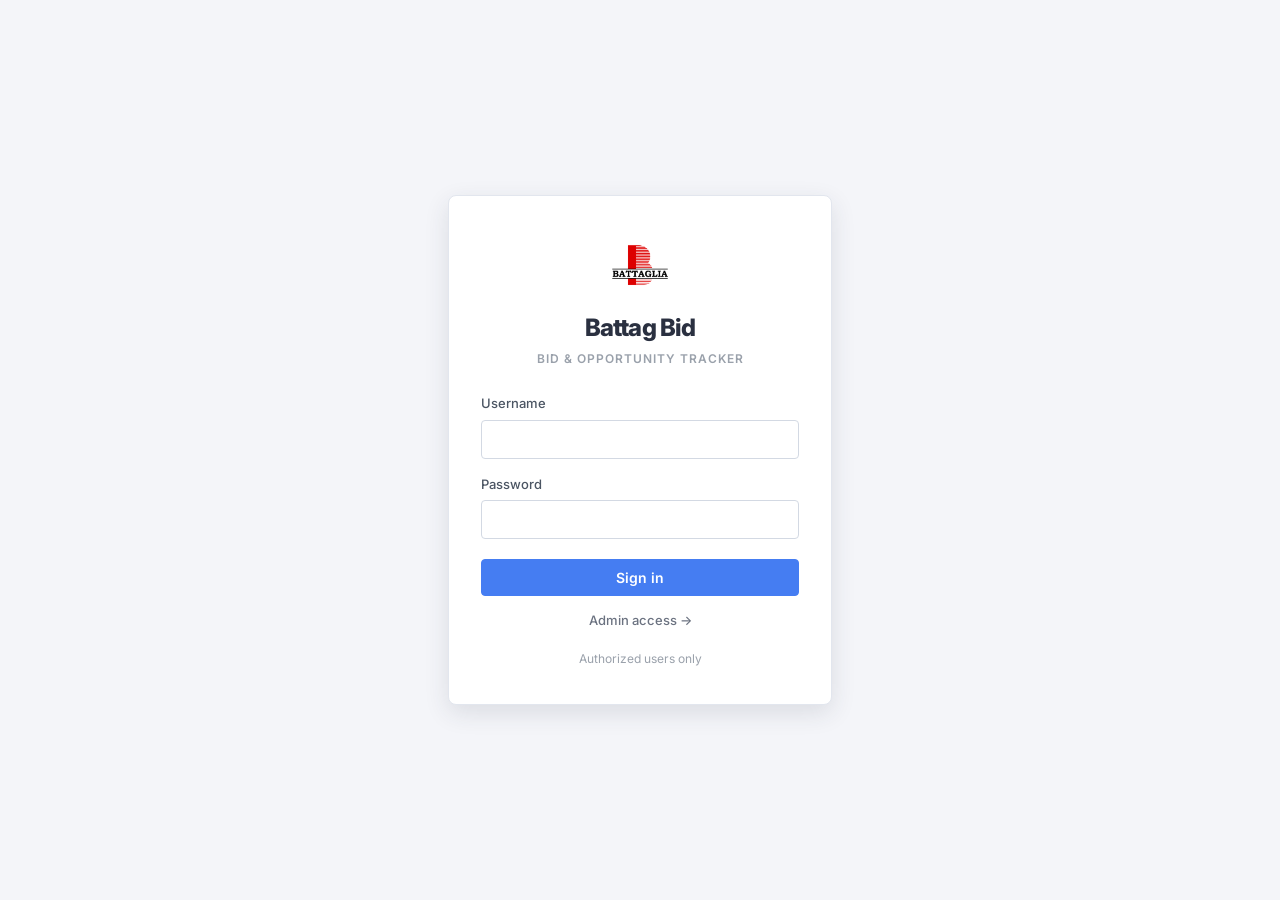
==== commit 8b333ef4: "Replace BB mark with Battaglia logo in header (and login) Co-Authored-By: Claude Opus 4.8 (1M contex" ====
--- a/admin.html
+++ b/admin.html
@@ -17,7 +17,7 @@
     <header class="appbar">
       <div class="appbar-inner">
         <div class="brand">
-          <span class="brand-mark">BB</span>
+          <img src="bei-logo.png" alt="Battaglia" class="brand-logo" />
           <span class="brand-word">battag<span class="brand-dot">.</span>bid</span>
           <span class="brand-tag">Admin Console</span>
         </div>
--- a/styles.css
+++ b/styles.css
@@ -252,6 +252,20 @@
   letter-spacing: -0.5px;
 }
 
+/* Company logo in the header */
+.brand-logo {
+  align-self: center;
+  height: 34px;
+  width: auto;
+  display: block;
+}
+
+/* Login card uses a larger, centered logo */
+.login-card .brand-logo {
+  height: 64px;
+  margin: 0 auto 14px;
+}
+
 .brand-word {
   font-size: 22px;
   font-weight: 800;
@@ -569,6 +583,14 @@
   white-space: nowrap;
 }
 
+/* Project Manager + Opportunity Status: equal fixed width */
+table.bids th.col-pm,
+table.bids td.col-pm,
+table.bids th.col-status,
+table.bids td.col-status {
+  width: 190px;
+}
+
 /* Status pills */
 .status {
   display: inline-flex;
@@ -599,6 +621,10 @@
 .status.lost {
   color: var(--red);
   background: var(--red-soft);
+}
+.status.hold {
+  color: var(--amber);
+  background: #fdf0db;
 }
 
 .empty {
@@ -968,6 +994,112 @@
   padding: 6px 2px;
 }
 
+/* Searchable multi-select combobox (Local Unions) */
+.multicombo {
+  position: relative;
+}
+
+.mc-control {
+  display: flex;
+  flex-wrap: wrap;
+  align-items: center;
+  gap: 6px;
+  min-height: 40px;
+  padding: 5px 8px;
+  background: var(--surface);
+  border: 1px solid var(--border-2);
+  border-radius: 4px;
+  cursor: text;
+}
+
+.mc-control:focus-within {
+  border-color: var(--blue);
+  box-shadow: var(--ring);
+}
+
+.mc-chips {
+  display: contents;
+}
+
+.mc-chip {
+  display: inline-flex;
+  align-items: center;
+  gap: 6px;
+  background: var(--blue-soft);
+  color: var(--blue-dark);
+  border: 1px solid #cfe0fb;
+  border-radius: 4px;
+  padding: 2px 4px 2px 8px;
+  font-size: 12px;
+  font-weight: 600;
+}
+
+.mc-chip-x {
+  border: none;
+  background: transparent;
+  color: var(--blue-dark);
+  cursor: pointer;
+  font-size: 11px;
+  line-height: 1;
+  padding: 0 2px;
+}
+
+.mc-chip-x:hover {
+  color: var(--red);
+}
+
+.mc-input {
+  flex: 1;
+  min-width: 90px;
+  border: none !important;
+  outline: none;
+  box-shadow: none !important;
+  padding: 3px 2px !important;
+  font-size: 13px;
+  background: transparent;
+}
+
+.mc-panel {
+  position: absolute;
+  top: calc(100% + 4px);
+  left: 0;
+  right: 0;
+  z-index: 20;
+  max-height: 240px;
+  overflow-y: auto;
+  background: var(--surface);
+  border: 1px solid var(--border-2);
+  border-radius: 4px;
+  box-shadow: var(--shadow-md);
+}
+
+.mc-option {
+  display: flex;
+  align-items: center;
+  gap: 9px;
+  padding: 7px 11px;
+  font-size: 13px;
+  color: var(--text);
+  cursor: pointer;
+}
+
+.mc-option:hover {
+  background: var(--band-2);
+}
+
+.mc-option input {
+  width: 15px;
+  height: 15px;
+  accent-color: var(--blue);
+  cursor: pointer;
+}
+
+.mc-none {
+  padding: 9px 11px;
+  font-size: 13px;
+  color: var(--faint);
+}
+
 .modal-actions {
   display: flex;
   justify-content: flex-end;
